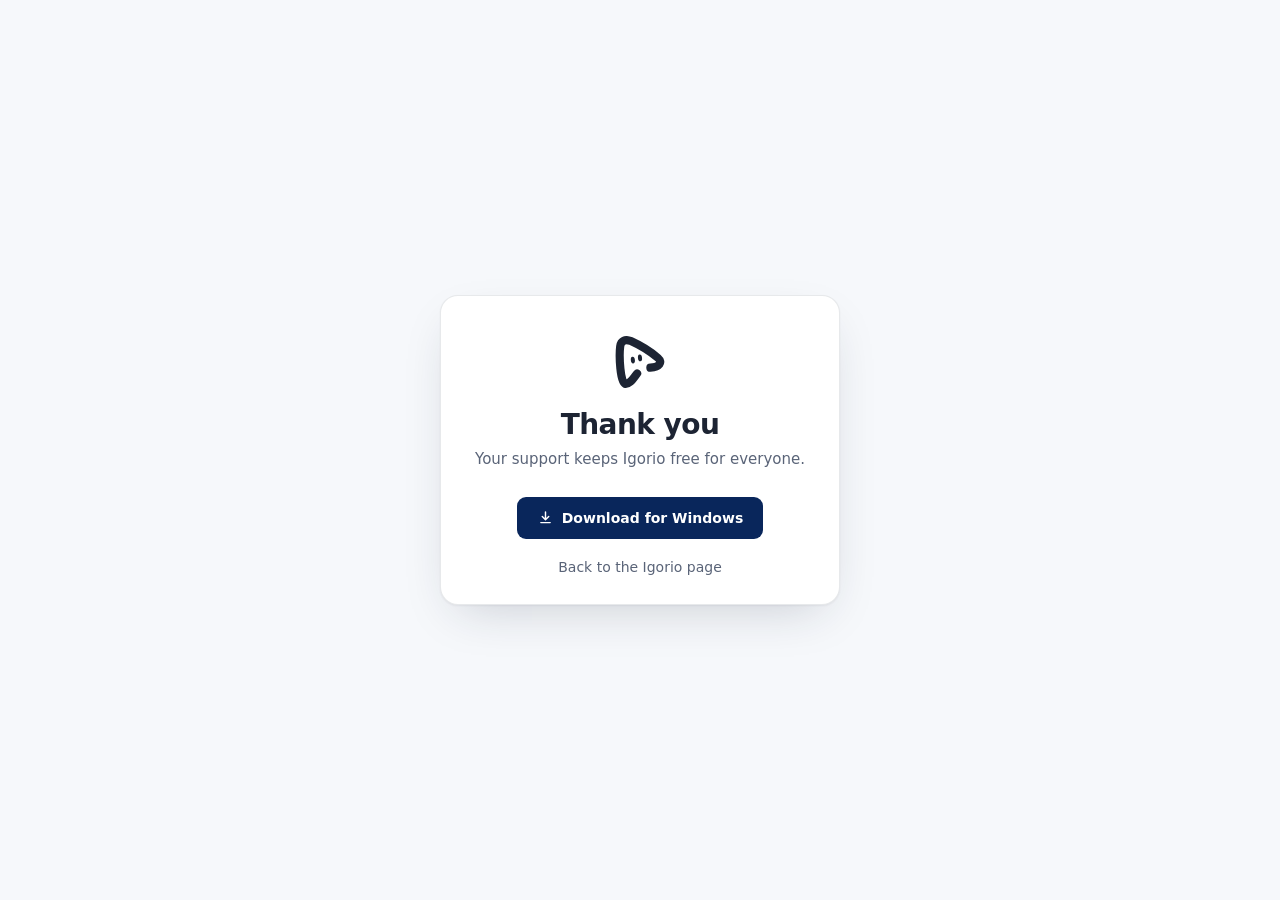
==== docs/thanks/index.html @ 84e9d934 "Merge branch 't3/create-product-page-demo'" ====
<!doctype html>
<html lang="en">
<head>
<meta charset="utf-8">
<meta name="viewport" content="width=device-width, initial-scale=1">
<title>Thank you · Igorio</title>
<meta name="robots" content="noindex">
<meta name="color-scheme" content="light dark">
<link rel="icon" href="../icon.svg" type="image/svg+xml">
<link rel="icon" href="../favicon.png" type="image/png" sizes="64x64">
<link rel="stylesheet" href="../style.css">
</head>
<body>
<svg class="defs" aria-hidden="true" focusable="false">
  <symbol id="logo" viewBox="346 400 612 612">
    <path d="M618 842C570 902 535 968 479 963C420 955 404 640 419 520C428 455 480 432 545 460C660 512 792 598 864 659C922 710 880 768 774 773" fill="none" stroke="currentColor" stroke-width="96" stroke-linecap="round" stroke-linejoin="round"/>
    <ellipse cx="568" cy="683" rx="24" ry="40" transform="rotate(-6.875 568 683)" fill="currentColor"/>
    <ellipse cx="652" cy="658" rx="24" ry="40" transform="rotate(-6.875 652 658)" fill="currentColor"/>
  </symbol>
</svg>
<main class="thanks">
  <div class="thanks-card">
    <svg class="thanks-mark" aria-hidden="true"><use href="#logo"/></svg>
    <h1>Thank you</h1>
    <p>Your support keeps Igorio free for everyone.</p>
    <a class="btn dark" href="https://github.com/Areshkew/igorio/releases/latest/download/Igorio-Setup.exe">
      <svg viewBox="0 0 20 20" aria-hidden="true"><path d="M10 3.5v9M6.2 8.9 10 12.7l3.8-3.8M4.5 16h11" fill="none" stroke="currentColor" stroke-width="1.7" stroke-linecap="round" stroke-linejoin="round"/></svg>
      <span>Download for Windows</span>
    </a>
    <a class="thanks-back" href="../">Back to the Igorio page</a>
  </div>
</main>
</body>
</html>
---- docs/style.css ----
/* Igorio product page. One screen, no framework. */

:root {
  --font: "Segoe UI Variable Text", "Segoe UI Variable", "Segoe UI", system-ui, -apple-system, "Helvetica Neue", Arial, sans-serif;
  --font-display: "Segoe UI Variable Display", "Segoe UI Variable", "Segoe UI", system-ui, -apple-system, "Helvetica Neue", Arial, sans-serif;

  --bg: #f6f8fb;
  --text: #1d2433;
  --muted: #5a6478;
  --faint: #8792a6;
  --line: rgba(28, 38, 58, 0.1);
  --quiet: #ffffff;
  --quiet-hover: #eef2f8;
  --dark: #09265b;
  --dark-hover: #0d3277;
  --on-dark: #ffffff;
  --frame-shadow: 0 1px 2px rgba(28, 38, 58, 0.06), 0 18px 48px -18px rgba(28, 38, 58, 0.22);
  --dot: #c5cdda;
  --dot-on: #09265b;
  --kbd: #e9eef6;
  --kbd-ink: #3e4759;

  /* The stage: a piece of a Windows screen, in the app's own palette. */
  --wall-a: #d6e2f4;
  --wall-b: #edf2f9;
  --wall-c: rgba(255, 255, 255, 0.55);
  --win: #ffffff;
  --chrome: #f1f4f9;
  --chrome-line: #e1e6ee;
  --ink: #2a3346;
  --ink-muted: #5a6478;
  --bar: #e4e9f1;
  --edge: #cfd6e2;
  --paper: #ffffff;
  --chip: #e9eef6;
  --chip-ink: #4a5468;
  --selected: #dce9fc;
  --accent: #3b82f6;
  --red: #e5484d;
  --task: rgba(240, 244, 250, 0.94);
  --task-line: rgba(28, 38, 58, 0.08);
  --app-a: #c8d5ea;
  --app-b: #b9cbe6;
  --desk-ink: #26324a;
  --folder: #f2c75c;
  --folder-back: #e0ae3c;
  --note-foot: #5976a6;
  --shadow: 28, 38, 58;
  --sky-a: #c7dbfa;
  --sky-b: #eef4fe;
  --sun: #f3b65c;
  --hill-a: #a9c2ea;
  --hill-b: #7197d4;
  --hill-c: #4d72b6;
}

@media (prefers-color-scheme: dark) {
  :root {
    --bg: #111318;
    --text: #eaf0fc;
    --muted: #aab7cc;
    --faint: #7d899e;
    --line: rgba(255, 255, 255, 0.09);
    --quiet: #1a1d25;
    --quiet-hover: #232836;
    --dark: #d9e8ff;
    --dark-hover: #ecf3ff;
    --on-dark: #09265b;
    --frame-shadow: 0 1px 2px rgba(0, 0, 0, 0.4), 0 18px 48px -18px rgba(0, 0, 0, 0.7);
    --dot: #3a4354;
    --dot-on: #d9e8ff;
    --kbd: #2a303d;
    --kbd-ink: #c9d3e4;

    --wall-a: #141a26;
    --wall-b: #1e2738;
    --wall-c: rgba(120, 150, 210, 0.12);
    --win: #1a1d25;
    --chrome: #222733;
    --chrome-line: #2d3341;
    --ink: #eaf0fc;
    --ink-muted: #aab7cc;
    --bar: #2d3443;
    --edge: #3c4556;
    --paper: #1f232c;
    --chip: #313948;
    --chip-ink: #c3cde0;
    --selected: #344a6b;
    --task: rgba(27, 31, 40, 0.95);
    --task-line: rgba(255, 255, 255, 0.07);
    --app-a: #3a4559;
    --app-b: #455370;
    --desk-ink: #dde5f3;
    --folder: #d9ae4a;
    --folder-back: #b98d2c;
    --note-foot: #8fb0e6;
    --shadow: 0, 0, 0;
    --sky-a: #2c4066;
    --sky-b: #46608e;
    --sun: #e9ab4f;
    --hill-a: #4f6ea4;
    --hill-b: #37568f;
    --hill-c: #243f72;
  }
}

* { box-sizing: border-box; }
html, body { margin: 0; }
body {
  background: var(--bg);
  color: var(--text);
  font: 15px/1.5 var(--font);
  -webkit-font-smoothing: antialiased;
}
a { color: inherit; }
.defs { position: absolute; width: 0; height: 0; overflow: hidden; }
[hidden] { display: none !important; }

.page {
  height: 100vh;
  height: 100dvh;
  display: flex;
  flex-direction: column;
  max-width: 1280px;
  margin: 0 auto;
  padding: 0 32px;
}

/* Header */

.top {
  display: flex;
  align-items: center;
  justify-content: space-between;
  gap: 16px;
  padding: 18px 0 8px;
}
.brand {
  display: inline-flex;
  align-items: center;
  gap: 9px;
  text-decoration: none;
  font: 600 19px/1 var(--font-display);
  letter-spacing: -0.01em;
}
.brand-mark { width: 26px; height: 26px; color: var(--text); }
.actions { display: flex; align-items: center; gap: 8px; }
.btn {
  display: inline-flex;
  align-items: center;
  gap: 8px;
  height: 36px;
  padding: 0 14px;
  border-radius: 9px;
  font: 600 14px/1 var(--font);
  text-decoration: none;
  white-space: nowrap;
  transition: background-color 0.15s ease, border-color 0.15s ease;
}
.btn svg { width: 17px; height: 17px; flex: none; }
.btn.quiet {
  background: var(--quiet);
  border: 1px solid var(--line);
  color: var(--text);
}
.btn.quiet:hover { background: var(--quiet-hover); }
.btn.dark { background: var(--dark); color: var(--on-dark); }
.btn.dark:hover { background: var(--dark-hover); }
.btn:focus-visible { outline: 2px solid var(--accent); outline-offset: 2px; }
.stars {
  display: inline-flex;
  align-items: center;
  gap: 4px;
  margin-left: 2px;
  padding-left: 10px;
  border-left: 1px solid var(--line);
  color: var(--muted);
  font-variant-numeric: tabular-nums;
}
.stars svg { width: 13px; height: 13px; }

/* Middle */

main {
  flex: 1 1 auto;
  min-height: 0;
  display: flex;
  flex-direction: column;
  align-items: center;
}
.intro { text-align: center; padding: 14px 0 18px; }
.intro h1 {
  margin: 0;
  font: 600 clamp(24px, 3.1vh + 8px, 34px)/1.15 var(--font-display);
  letter-spacing: -0.02em;
}
.intro p { margin: 8px 0 0; color: var(--muted); font-size: 15.5px; }

.demo {
  margin: 0;
  width: 100%;
  flex: 1 1 auto;
  min-height: 0;
  display: flex;
  flex-direction: column;
  align-items: center;
}
.fit {
  flex: 1 1 auto;
  min-height: 0;
  width: 100%;
  container-type: size;
  display: grid;
  place-items: center;
}
.stage {
  position: relative;
  width: min(100cqw, 160cqh, 1040px);
  aspect-ratio: 960 / 600;
  border-radius: 18px;
  overflow: hidden;
  border: 1px solid var(--line);
  box-shadow: var(--frame-shadow);
  background: var(--wall-b);
  isolation: isolate;
}

.caption {
  width: 100%;
  max-width: 760px;
  text-align: center;
  padding: 16px 0 0;
}
.cap-line {
  display: flex;
  align-items: center;
  justify-content: center;
  flex-wrap: wrap;
  gap: 6px 12px;
  min-height: 26px;
}
.cap-title { font: 600 17px/1.2 var(--font-display); }
.keys { display: inline-flex; align-items: center; gap: 4px; color: var(--muted); font-size: 13px; }
.keys .word { margin: 0 3px; }
kbd {
  display: inline-flex;
  align-items: center;
  height: 22px;
  padding: 0 7px;
  border-radius: 5px;
  background: var(--kbd);
  color: var(--kbd-ink);
  font: 700 12px/1 var(--font);
}
.cap-text {
  margin: 5px 0 0;
  min-height: 1.5em;
  color: var(--muted);
  font-size: 14.5px;
}
.dots { display: flex; justify-content: center; gap: 6px; padding: 12px 0 2px; }
.dot {
  position: relative;
  width: 8px;
  height: 8px;
  padding: 0;
  border: 0;
  border-radius: 4px;
  background: var(--dot);
  cursor: pointer;
  overflow: hidden;
  transition: width 0.3s cubic-bezier(0.3, 0.7, 0.2, 1);
}
.dot::before { content: ""; position: absolute; inset: -8px -3px; }
.dot.on { width: 30px; }
.dot i {
  position: absolute;
  inset: 0 auto 0 0;
  width: 0;
  background: var(--dot-on);
  border-radius: 4px;
}
.dot:focus-visible { outline: 2px solid var(--accent); outline-offset: 3px; }

.foot {
  padding: 16px 0 18px;
  text-align: center;
  color: var(--faint);
  font-size: 13px;
}
.foot a { color: var(--muted); text-decoration: none; }
.foot a:hover { color: var(--text); text-decoration: underline; }

/* Phones and narrow windows: stack and let it scroll a little. */
@media (max-width: 720px), (max-height: 560px) {
  .page { height: auto; min-height: 100vh; padding: 0 16px; }
  .top { flex-wrap: wrap; }
  main, .demo, .fit { flex: none; }
  .fit { container-type: normal; display: block; }
  .stage { width: 100%; }
}
@media (max-width: 720px) {
  .top { padding-top: 14px; }
  .actions { width: 100%; flex-wrap: wrap; }
  .actions .btn.dark { order: -1; flex: 1 1 100%; justify-content: center; height: 42px; }
  .actions .btn.quiet { flex: 1 1 0; justify-content: center; }
  .intro { padding: 22px 0 18px; }
  .intro h1 { font-size: 25px; }
  .intro p { font-size: 15px; }
  .stage { border-radius: 12px; }
  .caption { padding-top: 14px; }
  .cap-text { font-size: 14px; }
}

/* ------------------------------------------------------------------ */
/* The screen: 960 x 600 stage units, scaled to the stage by script.   */

.screen {
  position: absolute;
  left: 0;
  top: 0;
  width: 960px;
  height: 600px;
  transform-origin: 0 0;
  overflow: hidden;
  font-family: "Segoe UI Variable Text", "Segoe UI", system-ui, sans-serif;
  color: var(--ink);
  user-select: none;
  -webkit-user-select: none;
}
.screen > * { position: absolute; }
.wall {
  inset: 0;
  background:
    radial-gradient(60% 70% at 85% 20%, var(--wall-c), transparent 70%),
    radial-gradient(70% 60% at 20% 100%, var(--wall-c), transparent 70%),
    linear-gradient(160deg, var(--wall-a), var(--wall-b));
}

/* Desktop icons */
.desk { left: 690px; top: 424px; display: flex; gap: 14px; }
.desk-icon {
  width: 76px;
  display: flex;
  flex-direction: column;
  align-items: center;
  gap: 6px;
  font-size: 12px;
  color: var(--desk-ink);
}
.folder, .file { position: relative; width: 44px; height: 34px; }
.folder { border-radius: 4px; background: var(--folder); box-shadow: 0 1px 2px rgba(var(--shadow), 0.15); }
.folder::before { content: ""; position: absolute; left: 0; top: -5px; width: 18px; height: 8px; border-radius: 3px 3px 0 0; background: var(--folder-back); }
.file { width: 32px; height: 40px; margin-top: -6px; border-radius: 3px; background: var(--paper); box-shadow: 0 1px 3px rgba(var(--shadow), 0.22); }
.file::after { content: ""; position: absolute; left: 6px; right: 6px; bottom: 7px; height: 9px; border-radius: 2px; background: #e5484d; opacity: 0.85; }

/* The browser window */
.win {
  left: 40px;
  top: 60px;
  width: 600px;
  height: 468px;
  border-radius: 10px;
  background: var(--win);
  box-shadow: 0 0 0 1px rgba(var(--shadow), 0.1), 0 16px 40px -12px rgba(var(--shadow), 0.3);
  overflow: hidden;
}
.win > * { position: absolute; left: 0; right: 0; }
.win-tabs { top: 0; height: 36px; background: var(--chrome); }
.tab {
  position: absolute;
  left: 8px;
  bottom: 0;
  height: 29px;
  width: 196px;
  padding: 0 12px;
  display: flex;
  align-items: center;
  gap: 8px;
  border-radius: 8px 8px 0 0;
  background: var(--win);
  font-size: 12px;
  white-space: nowrap;
}
.tab-dot { width: 12px; height: 12px; border-radius: 3px; background: var(--hill-b); }
.win-ctl { position: absolute; right: 0; top: 0; height: 36px; display: flex; }
.win-ctl span { position: relative; width: 44px; height: 36px; }
.win-ctl span::before, .win-ctl span::after { content: ""; position: absolute; left: 50%; top: 50%; background: var(--ink-muted); }
.ctl-min::before { width: 10px; height: 1px; margin-left: -5px; }
.ctl-max::before { width: 9px; height: 9px; margin: -5px 0 0 -5px; background: none !important; border: 1px solid var(--ink-muted); border-radius: 2px; }
.ctl-x::before, .ctl-x::after { width: 12px; height: 1px; margin-left: -6px; transform: rotate(45deg); }
.ctl-x::after { transform: rotate(-45deg); }
.win-bar {
  top: 36px;
  height: 36px;
  display: flex;
  align-items: center;
  gap: 10px;
  padding: 0 12px;
  border-bottom: 1px solid var(--chrome-line);
}
.nav-ico { width: 12px; height: 12px; border-left: 1.5px solid var(--ink-muted); border-bottom: 1.5px solid var(--ink-muted); transform: rotate(45deg) scale(0.75); opacity: 0.7; }
.nav-ico + .nav-ico { transform: rotate(-135deg) scale(0.75); opacity: 0.35; }
.address {
  flex: 1;
  height: 24px;
  padding: 0 12px;
  border-radius: 12px;
  background: var(--chrome);
  color: var(--ink-muted);
  font-size: 12px;
  line-height: 24px;
}
.page-doc { top: 72px; bottom: 0; }
.page-doc > * { position: absolute; }
.doc-title { left: 40px; top: 16px; font: 600 21px/1.2 "Segoe UI Variable Display", "Segoe UI", system-ui, sans-serif; letter-spacing: -0.01em; }
.doc-meta { left: 40px; top: 48px; font-size: 12px; color: var(--ink-muted); }
.doc-pic { left: 40px; top: 76px; width: 300px; height: 188px; border-radius: 8px; overflow: hidden; }
.doc-col { left: 360px; top: 80px; width: 200px; display: flex; flex-direction: column; gap: 12px; }
.doc-col i, .doc-line { display: block; height: 7px; width: 100%; border-radius: 3.5px; background: var(--bar); }
.doc-line { left: 40px; }
.comment {
  left: 40px;
  top: 324px;
  width: 520px;
  height: 52px;
  border-radius: 12px;
  border: 1px solid var(--edge);
  background: var(--paper);
}
.comment > * { position: absolute; }
.placeholder { left: 16px; top: 15px; font-size: 14px; color: var(--ink-muted); opacity: 0.8; }
.thumb { left: 11px; top: 9px; width: 52px; height: 32px; border-radius: 5px; overflow: hidden; opacity: 0; box-shadow: 0 0 0 1px rgba(var(--shadow), 0.12); }
.caret { left: 15px; top: 16px; width: 1.5px; height: 19px; background: var(--ink); opacity: 0; }
.send { right: 9px; top: 9px; width: 32px; height: 32px; border-radius: 9px; background: var(--chip); }
.send::after { content: ""; position: absolute; left: 10px; top: 11px; border-left: 12px solid var(--ink-muted); border-top: 5px solid transparent; border-bottom: 5px solid transparent; opacity: 0.7; }

/* Taskbar */
.taskbar {
  left: 0;
  right: 0;
  bottom: 0;
  height: 48px;
  background: var(--task);
  border-top: 1px solid var(--task-line);
  backdrop-filter: blur(20px);
}
.apps { position: absolute; left: 50%; top: 8px; transform: translateX(-50%); display: flex; gap: 10px; }
.apps span { position: relative; width: 30px; height: 30px; border-radius: 7px; background: var(--app-a); }
.apps span:nth-child(2n) { background: var(--app-b); }
.apps span.on { background: var(--hill-b); }
.apps span.on::after { content: ""; position: absolute; left: 10px; right: 10px; bottom: -6px; height: 3px; border-radius: 2px; background: var(--accent); }
.tray { position: absolute; right: 16px; top: 0; height: 48px; display: flex; align-items: center; gap: 14px; color: var(--ink); }
.tray-logo { width: 18px; height: 18px; color: var(--ink); transform-origin: 50% 50%; }
.chev { width: 7px; height: 7px; border-left: 1.5px solid var(--ink-muted); border-top: 1.5px solid var(--ink-muted); transform: rotate(45deg) translateY(2px); }
.wifi { width: 16px; height: 16px; border-radius: 50% 50% 0 50%; border: 0; background: conic-gradient(from 315deg at 100% 100%, var(--ink-muted) 0 90deg, transparent 0); transform: rotate(45deg) scale(0.8); opacity: 0.85; }
.vol { width: 14px; height: 12px; background: var(--ink-muted); clip-path: polygon(0 30%, 35% 30%, 75% 0, 75% 100%, 35% 70%, 0 70%); opacity: 0.85; }
.clock { font-size: 12px; font-variant-numeric: tabular-nums; }

/* Pen ink */
.ink { left: 0; top: 0; width: 960px; height: 600px; overflow: visible; pointer-events: none; }
.ink path { fill: none; stroke: var(--accent); stroke-width: 5; stroke-linecap: round; stroke-linejoin: round; }

/* Snipping: everything dims except the box being drawn. */
.region {
  left: 0;
  top: 0;
  opacity: 0;
  box-shadow: 0 0 0 1800px rgba(8, 12, 22, 0.42);
  outline: 1px solid rgba(255, 255, 255, 0.95);
}
.snipbar {
  left: 480px;
  top: 14px;
  height: 40px;
  padding: 0 8px;
  display: flex;
  align-items: center;
  gap: 4px;
  border-radius: 10px;
  background: var(--paper);
  box-shadow: 0 0 0 1px rgba(var(--shadow), 0.1), 0 8px 24px -6px rgba(0, 0, 0, 0.35);
  opacity: 0;
}
.snipbar span { position: relative; width: 30px; height: 28px; border-radius: 6px; }
.snipbar span.on { background: var(--selected); }
.snipbar span::before { content: ""; position: absolute; left: 50%; top: 50%; border: 1.5px solid var(--ink-muted); }
.sb-rect::before { width: 14px; height: 10px; margin: -6px 0 0 -8px; border-radius: 2px; }
.sb-free::before { width: 14px; height: 11px; margin: -7px 0 0 -8px; border-radius: 50% 40% 55% 45%; }
.sb-win::before { width: 14px; height: 11px; margin: -7px 0 0 -8px; border-radius: 2px; border-top-width: 3px !important; }
.sb-full::before { width: 16px; height: 12px; margin: -7px 0 0 -9px; border-radius: 1px; border-style: dashed !important; }
.snipbar .sb-sep { width: 1px; height: 20px; margin: 0 4px; background: var(--chrome-line); }
.snipbar .sb-sep::before { display: none; }
.sb-x::before, .sb-x::after { content: ""; position: absolute; left: 50%; top: 50%; width: 12px; height: 0; margin-left: -6px; border: 0 !important; border-top: 1.5px solid var(--ink-muted) !important; transform: rotate(45deg); }
.sb-x::after { transform: rotate(-45deg); }

/* Recording: the outline and the control strip */
.outline {
  left: 0;
  top: 0;
  border: 2.5px solid var(--accent);
  border-radius: 10px;
  box-shadow: 0 0 0 4px rgba(59, 130, 246, 0.14), 0 0 18px rgba(59, 130, 246, 0.18);
  opacity: 0;
}
.strip {
  left: 340px;
  top: 8px;
  height: 36px;
  padding: 0 6px 0 14px;
  display: flex;
  align-items: center;
  gap: 6px;
  border-radius: 18px;
  background: var(--paper);
  box-shadow: 0 0 0 1px rgba(var(--shadow), 0.14), 0 4px 14px -4px rgba(var(--shadow), 0.25);
  opacity: 0;
  white-space: nowrap;
}
.rec-dot { width: 9px; height: 9px; border-radius: 50%; background: var(--red); }
.rec-time { font: 600 14px/1 "Segoe UI Variable Text", "Segoe UI", sans-serif; font-variant-numeric: tabular-nums; min-width: 30px; }
.rec-zoom { display: none; padding: 4px 6px; border-radius: 5px; background: var(--chip); color: var(--chip-ink); font: 600 12px/1 "Segoe UI", sans-serif; }
.rec-zoom.show { display: inline-block; }
.rec-sep { width: 1px; height: 18px; margin: 0 2px; background: var(--chrome-line); }
.rec-tool { position: relative; width: 30px; height: 26px; border-radius: 7px; }
.rec-tool.on { background: var(--selected); }
.pen-ico, .hl-ico { position: absolute; left: 9px; top: 5px; width: 6px; height: 15px; border: 1.5px solid var(--ink); border-radius: 1px 1px 3px 3px; transform: rotate(40deg); transform-origin: 50% 60%; }
.hl-ico::after { content: ""; position: absolute; left: -9px; top: 19px; width: 14px; height: 3px; border-radius: 1px; background: #f2c94c; transform: rotate(-40deg); }
.stop-ico { position: absolute; left: 10px; top: 8px; width: 10px; height: 10px; border-radius: 2px; background: var(--ink); }

/* The tool menu: the app's own look */
.menu {
  left: 0;
  top: 0;
  width: 266px;
  padding: 5px;
  border-radius: 12px;
  background: var(--paper);
  box-shadow: 0 0 0 1px rgba(var(--shadow), 0.1), 0 10px 28px -8px rgba(var(--shadow), 0.32);
  opacity: 0;
  font-size: 14px;
}
.menu-row { position: relative; height: 36px; display: flex; align-items: center; gap: 12px; padding: 0 10px 0 36px; border-radius: 8px; }
.menu-row.hot { background: var(--selected); }
.doc-ico { position: absolute; left: 12px; top: 9px; width: 13px; height: 17px; border: 1.5px solid var(--ink-muted); border-radius: 2px 5px 2px 2px; }
.doc-ico::after { content: ""; position: absolute; left: 2.5px; top: 6px; width: 5px; height: 4px; border-top: 1.5px solid var(--ink-muted); border-bottom: 1.5px solid var(--ink-muted); }
.rec-ico { position: absolute; left: 11px; top: 9px; width: 17px; height: 17px; border-radius: 50%; border: 1.5px solid var(--ink-muted); }
.rec-ico::after { content: ""; position: absolute; inset: 2.5px; border-radius: 50%; background: var(--red); }
.mchips { margin-left: auto; display: flex; gap: 4px; }
.menu kbd, .hud kbd { height: 22px; padding: 0 6px; background: var(--chip); color: var(--chip-ink); font-size: 11.5px; }

/* The sticky note */
.note {
  left: 662px;
  top: 92px;
  width: 238px;
  height: 196px;
  border-radius: 10px;
  background: var(--paper);
  box-shadow: 0 0 0 1px rgba(var(--shadow), 0.12), 0 14px 34px -10px rgba(var(--shadow), 0.35);
  transform-origin: 14px 12px;
  opacity: 0;
}
.note > * { position: absolute; left: 0; right: 0; }
.note-head { top: 0; height: 38px; padding: 0 8px 0 10px; display: flex; align-items: center; justify-content: space-between; border-bottom: 1px solid var(--chrome-line); }
.note-chip { display: inline-flex; align-items: center; gap: 5px; height: 22px; padding: 0 8px 0 6px; border-radius: 11px; background: var(--selected); font: 600 12px/1 "Segoe UI", sans-serif; }
.mon { position: relative; width: 11px; height: 8px; border: 1.3px solid var(--ink); border-radius: 1.5px; margin-top: -2px; }
.mon::after { content: ""; position: absolute; left: 1.5px; right: 1.5px; bottom: -4.5px; height: 1.3px; background: var(--ink); }
.note-btns { display: flex; gap: 2px; }
.note-btns span { position: relative; width: 24px; height: 24px; border-radius: 12px; }
.note-btns span::before, .note-btns span::after { content: ""; position: absolute; left: 50%; top: 50%; background: var(--ink-muted); }
.nb-hide::before { width: 10px; height: 1.6px; margin: -1px 0 0 -5px; }
.nb-hide.hover { background: var(--chip); }
.nb-trash::before { width: 8px; height: 10px; margin: -4px 0 0 -4px; background: none !important; border: 1.3px solid var(--ink-muted); border-top: 0; border-radius: 0 0 2px 2px; }
.nb-trash::after { width: 11px; height: 1.3px; margin: -6px 0 0 -5.5px; }
.nb-x::before, .nb-x::after { width: 11px; height: 1.3px; margin-left: -5.5px; transform: rotate(45deg); }
.nb-x::after { transform: rotate(-45deg); }
.note-body { top: 46px; bottom: 30px; padding: 0 14px; font-size: 13.5px; line-height: 1.5; overflow: hidden; }
.note-body .h { font: 700 19px/1.3 "Segoe UI Variable Display", "Segoe UI", sans-serif; margin-bottom: 2px; }
.note-body .li { position: relative; padding-left: 16px; }
.note-body .li::before { content: ""; position: absolute; left: 4px; top: 0.68em; width: 5px; height: 5px; border-radius: 50%; background: var(--ink); }
.note-body b { font-weight: 700; }
.note-body .raw { color: var(--ink-muted); }
.note-body .tc { display: inline-block; width: 1.5px; height: 1.1em; margin-left: 1px; vertical-align: -0.18em; background: var(--ink); }
.note-foot { bottom: 9px; padding: 0 14px; font-size: 11px; color: var(--note-foot); }

/* Carried cards: picture, white edge, slate shadow */
.card {
  left: 0;
  top: 0;
  width: 128px;
  height: 80px;
  padding: 3px;
  border-radius: 10px;
  background: #fff;
  box-shadow: 0 0 0 1px rgba(28, 38, 58, 0.12), 0 2px 6px rgba(28, 38, 58, 0.14), 0 12px 28px -6px rgba(28, 38, 58, 0.32);
  transform-origin: 0 0;
  opacity: 0;
}
.card svg { display: block; width: 100%; height: 100%; border-radius: 7px; overflow: hidden; }
.badge {
  position: absolute;
  left: 9px;
  bottom: 9px;
  height: 18px;
  padding: 0 7px 0 6px;
  display: flex;
  align-items: center;
  gap: 4px;
  border-radius: 9px;
  background: rgba(12, 16, 26, 0.62);
  color: #fff;
  font: 600 11px/1 "Segoe UI", sans-serif;
}
.badge i { width: 0; height: 0; border-left: 6px solid #fff; border-top: 4px solid transparent; border-bottom: 4px solid transparent; }

.ripple { left: 0; top: 0; width: 34px; height: 34px; margin: -17px 0 0 -17px; border-radius: 50%; border: 2px solid var(--accent); opacity: 0; }

/* Keys being pressed, bottom right of the screen */
.hud {
  right: 18px;
  bottom: 64px;
  height: 38px;
  padding: 0 8px;
  display: flex;
  align-items: center;
  gap: 5px;
  border-radius: 10px;
  background: var(--paper);
  box-shadow: 0 0 0 1px rgba(var(--shadow), 0.1), 0 8px 22px -8px rgba(var(--shadow), 0.35);
  font-size: 13px;
  color: var(--ink-muted);
  opacity: 0;
}
.hud .word { padding: 0 3px; }
.hud .wheel { position: relative; width: 14px; height: 20px; border: 1.5px solid var(--ink-muted); border-radius: 7px; margin: 0 2px; }
.hud .wheel::after { content: ""; position: absolute; left: 4.5px; top: 3px; width: 2px; height: 5px; border-radius: 1px; background: var(--accent); }

/* The cursor */
.cursor { left: 0; top: 0; width: 22px; height: 32px; margin: -2px 0 0 -2px; transform-origin: 2px 2px; overflow: visible; filter: drop-shadow(0 1.5px 1.2px rgba(0, 0, 0, 0.28)); }
.cursor path { fill: #fff; stroke: #000; stroke-width: 1.1; stroke-linejoin: round; }
.cross { left: 0; top: 0; width: 24px; height: 24px; margin: -12px 0 0 -12px; overflow: visible; opacity: 0; }
.cross path { fill: none; stroke: #fff; stroke-width: 3.2; }
.cross path + path { stroke: #000; stroke-width: 1.2; }
.pentip { left: 0; top: 0; width: 14px; height: 14px; margin: -7px 0 0 -7px; border-radius: 50%; background: var(--accent); box-shadow: 0 0 0 2.5px #fff, 0 1px 4px 2px rgba(0, 0, 0, 0.18); opacity: 0; }

/* ------------------------------------------------------------------ */
/* Modes for recording the demo and the Open Graph picture.           */

.record body, body.record { background: var(--bg); }
body.record .top, body.record .intro, body.record .foot, body.record .dots { display: none; }
body.record .page { display: block; min-height: 0; padding: 0; }
body.record .demo { display: block; width: 900px; padding: 24px 24px 14px; }
body.record .fit { container-type: normal; display: block; }
body.record .stage { width: 852px; box-shadow: 0 1px 2px rgba(28, 38, 58, 0.06), 0 10px 30px -14px rgba(28, 38, 58, 0.25); }
body.record .caption { max-width: none; padding-top: 14px; }

body.og .page { width: 1200px; height: 630px; min-height: 0; max-width: none; padding: 0 56px; }
body.og .actions .quiet, body.og .dots, body.og .foot, body.og .intro p { display: none; }
body.og .top { padding-top: 30px; }
body.og .brand { font-size: 26px; }
body.og .brand-mark { width: 34px; height: 34px; }
body.og .intro { padding: 4px 0 18px; }
body.og .intro h1 { font-size: 34px; }
body.og .caption { padding: 12px 0 0; }
body.og .cap-text { display: none; }
body.og main { padding-bottom: 26px; }

/* ------------------------------------------------------------------ */
/* The thank-you page, after paying on Polar.                          */

.thanks {
  min-height: 100vh;
  min-height: 100dvh;
  display: grid;
  place-items: center;
  padding: 24px 16px;
}
.thanks-card {
  width: min(400px, 100%);
  padding: 40px 32px 26px;
  display: flex;
  flex-direction: column;
  align-items: center;
  text-align: center;
  border-radius: 18px;
  background: var(--quiet);
  border: 1px solid var(--line);
  box-shadow: var(--frame-shadow);
}
.thanks-mark { width: 52px; height: 52px; color: var(--text); }
.thanks h1 { margin: 20px 0 6px; font: 600 28px/1.2 var(--font-display); letter-spacing: -0.02em; }
.thanks p { margin: 0 0 26px; color: var(--muted); }
.thanks .btn.dark { height: 42px; padding: 0 20px; }
.thanks-back { margin-top: 18px; color: var(--muted); font-size: 14px; text-decoration: none; }
.thanks-back:hover { color: var(--text); text-decoration: underline; }
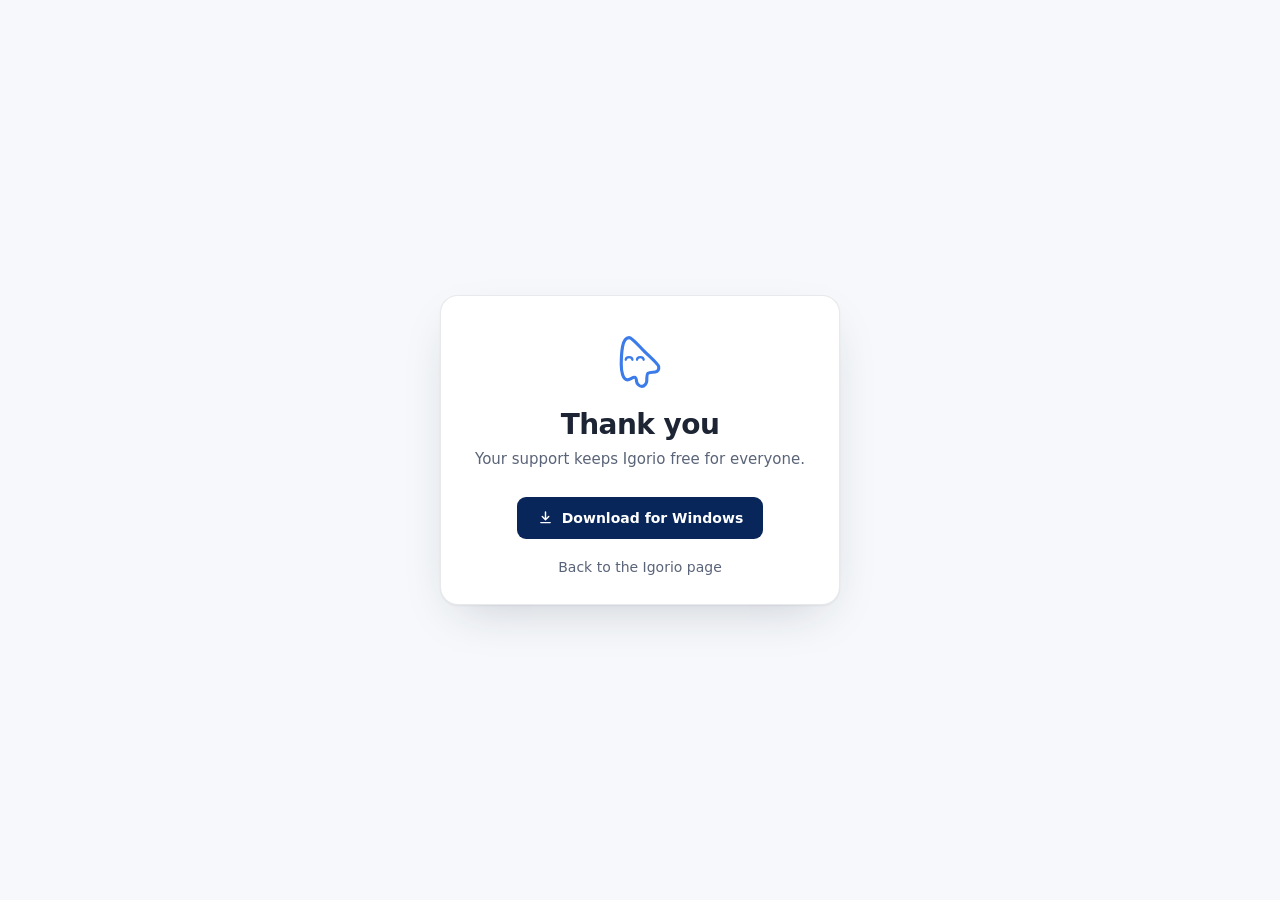
==== commit b533ddeb: "Merge branch 't3/replace-brand-add-pin-demo'" ====
--- a/docs/thanks/index.html
+++ b/docs/thanks/index.html
@@ -12,10 +12,8 @@
 </head>
 <body>
 <svg class="defs" aria-hidden="true" focusable="false">
-  <symbol id="logo" viewBox="346 400 612 612">
-    <path d="M618 842C570 902 535 968 479 963C420 955 404 640 419 520C428 455 480 432 545 460C660 512 792 598 864 659C922 710 880 768 774 773" fill="none" stroke="currentColor" stroke-width="96" stroke-linecap="round" stroke-linejoin="round"/>
-    <ellipse cx="568" cy="683" rx="24" ry="40" transform="rotate(-6.875 568 683)" fill="currentColor"/>
-    <ellipse cx="652" cy="658" rx="24" ry="40" transform="rotate(-6.875 652 658)" fill="currentColor"/>
+  <symbol id="logo" viewBox="-31.47 0.25 290.3 290.3">
+    <g fill="none" stroke="currentColor" stroke-linecap="round" stroke-linejoin="round"><path d="M52.8 9C29 9 19.5 41.3 16 61C10.8 90.5 9 128.5 9 161C9 198.5 17.8 245 44 245C56.5 245 70.2 230.5 82.8 230.5C91.5 230.5 93.8 243.5 94.8 254.8C95.7 266 109 281.8 124 281.8C139 281.8 151.5 263.5 151.5 251C151.5 239.8 152.1 212.3 158.2 208C167.5 201.5 187.9 203.5 199 201.5C213.8 198.9 220.4 185.8 217.8 171C215.1 156.2 164.8 113 136.5 84.8C108.2 56.5 70.2 9 52.8 9Z" stroke-width="17.5"/><path d="M34.2 133.5C34.2 112.5 71.2 112.5 71.2 133.5" stroke-width="13"/><path d="M97 133.5C97 112.5 134 112.5 134 133.5" stroke-width="13"/></g>
   </symbol>
 </svg>
 <main class="thanks">
--- a/docs/style.css
+++ b/docs/style.css
@@ -15,10 +15,12 @@
   --dark-hover: #0d3277;
   --on-dark: #ffffff;
   --frame-shadow: 0 1px 2px rgba(28, 38, 58, 0.06), 0 18px 48px -18px rgba(28, 38, 58, 0.22);
+  --pop-shadow: 0 1px 2px rgba(28, 38, 58, 0.06), 0 14px 34px -12px rgba(28, 38, 58, 0.26);
   --dot: #c5cdda;
   --dot-on: #09265b;
   --kbd: #e9eef6;
   --kbd-ink: #3e4759;
+  --mark: #3b7bea;
 
   /* The stage: a piece of a Windows screen, in the app's own palette. */
   --wall-a: #d6e2f4;
@@ -67,10 +69,12 @@
     --dark-hover: #ecf3ff;
     --on-dark: #09265b;
     --frame-shadow: 0 1px 2px rgba(0, 0, 0, 0.4), 0 18px 48px -18px rgba(0, 0, 0, 0.7);
+    --pop-shadow: 0 1px 2px rgba(0, 0, 0, 0.4), 0 14px 34px -10px rgba(0, 0, 0, 0.7);
     --dot: #3a4354;
     --dot-on: #d9e8ff;
     --kbd: #2a303d;
     --kbd-ink: #c9d3e4;
+    --mark: #6fa2f7;
 
     --wall-a: #141a26;
     --wall-b: #1e2738;
@@ -143,7 +147,7 @@
   font: 600 19px/1 var(--font-display);
   letter-spacing: -0.01em;
 }
-.brand-mark { width: 26px; height: 26px; color: var(--text); }
+.brand-mark { width: 26px; height: 26px; color: var(--mark); }
 .actions { display: flex; align-items: center; gap: 8px; }
 .btn {
   display: inline-flex;
@@ -178,6 +182,60 @@
   font-variant-numeric: tabular-nums;
 }
 .stars svg { width: 13px; height: 13px; }
+
+/* Star history, under the GitHub button */
+.actions { position: relative; }
+.star-pop {
+  position: absolute;
+  left: 0;
+  top: 0;
+  z-index: 10;
+  width: 292px;
+  padding: 13px 16px 10px;
+  border-radius: 12px;
+  background: var(--quiet);
+  border: 1px solid var(--line);
+  box-shadow: var(--pop-shadow);
+  visibility: hidden;
+  opacity: 0;
+  transform: translateY(-4px);
+  transition: opacity 0.14s ease, transform 0.14s ease, visibility 0s linear 0.14s;
+}
+.star-pop.open {
+  visibility: visible;
+  opacity: 1;
+  transform: none;
+  transition: opacity 0.16s ease, transform 0.18s cubic-bezier(0.3, 0.7, 0.2, 1), visibility 0s;
+}
+.sp-total { font: 600 16px/1.25 var(--font-display); letter-spacing: -0.01em; font-variant-numeric: tabular-nums; }
+.sp-sub { margin-top: 1px; color: var(--muted); font-size: 13px; line-height: 1.4; }
+.sp-chart { display: block; margin-top: 12px; overflow: visible; }
+.sp-stop-a { stop-color: var(--accent); stop-opacity: 0.16; }
+.sp-stop-b { stop-color: var(--accent); stop-opacity: 0; }
+.sp-line { fill: none; stroke: var(--accent); stroke-width: 1.75; stroke-linecap: round; stroke-linejoin: round; }
+.sp-base { stroke: var(--line); stroke-width: 1; }
+.sp-rule { stroke: var(--faint); stroke-width: 1; opacity: 0; }
+.sp-dot { fill: var(--accent); stroke: var(--quiet); stroke-width: 2; opacity: 0; }
+.sp-axis {
+  position: relative;
+  display: flex;
+  justify-content: space-between;
+  height: 16px;
+  margin-top: 5px;
+  color: var(--faint);
+  font-size: 11.5px;
+  line-height: 16px;
+  white-space: nowrap;
+}
+.sp-read { position: absolute; top: 0; color: var(--muted); font-variant-numeric: tabular-nums; opacity: 0; }
+.sp-axis.reading > span:not(.sp-read) { opacity: 0; }
+.sp-axis.reading .sp-read, .sp-chart:hover .sp-rule, .sp-chart:hover .sp-dot { opacity: 1; }
+@media (prefers-color-scheme: dark) {
+  .sp-stop-a { stop-opacity: 0.26; }
+}
+@media (prefers-reduced-motion: reduce) {
+  .star-pop, .star-pop.open { transform: none; }
+}
 
 /* Middle */
 
@@ -451,7 +509,7 @@
 .apps span.on { background: var(--hill-b); }
 .apps span.on::after { content: ""; position: absolute; left: 10px; right: 10px; bottom: -6px; height: 3px; border-radius: 2px; background: var(--accent); }
 .tray { position: absolute; right: 16px; top: 0; height: 48px; display: flex; align-items: center; gap: 14px; color: var(--ink); }
-.tray-logo { width: 18px; height: 18px; color: var(--ink); transform-origin: 50% 50%; }
+.tray-logo { width: 18px; height: 18px; color: var(--mark); transform-origin: 50% 50%; }
 .chev { width: 7px; height: 7px; border-left: 1.5px solid var(--ink-muted); border-top: 1.5px solid var(--ink-muted); transform: rotate(45deg) translateY(2px); }
 .wifi { width: 16px; height: 16px; border-radius: 50% 50% 0 50%; border: 0; background: conic-gradient(from 315deg at 100% 100%, var(--ink-muted) 0 90deg, transparent 0); transform: rotate(45deg) scale(0.8); opacity: 0.85; }
 .vol { width: 14px; height: 12px; background: var(--ink-muted); clip-path: polygon(0 30%, 35% 30%, 75% 0, 75% 100%, 35% 70%, 0 70%); opacity: 0.85; }
@@ -546,6 +604,7 @@
 .doc-ico::after { content: ""; position: absolute; left: 2.5px; top: 6px; width: 5px; height: 4px; border-top: 1.5px solid var(--ink-muted); border-bottom: 1.5px solid var(--ink-muted); }
 .rec-ico { position: absolute; left: 11px; top: 9px; width: 17px; height: 17px; border-radius: 50%; border: 1.5px solid var(--ink-muted); }
 .rec-ico::after { content: ""; position: absolute; inset: 2.5px; border-radius: 50%; background: var(--red); }
+.pin-ico { position: absolute; left: 10px; top: 9px; width: 18px; height: 18px; fill: none; stroke: var(--ink-muted); stroke-width: 1.5; stroke-linecap: round; stroke-linejoin: round; }
 .mchips { margin-left: auto; display: flex; gap: 4px; }
 .menu kbd, .hud kbd { height: 22px; padding: 0 6px; background: var(--chip); color: var(--chip-ink); font-size: 11.5px; }
 
@@ -614,6 +673,22 @@
 }
 .badge i { width: 0; height: 0; border-left: 6px solid #fff; border-top: 4px solid transparent; border-bottom: 4px solid transparent; }
 
+/* A pinned card: the picture alone, rounded corners and shadow; a close button while hovered */
+.pin {
+  left: 0;
+  top: 0;
+  border-radius: 8px;
+  overflow: hidden;
+  box-shadow: 0 0 0 1px rgba(var(--shadow), 0.14), 0 2px 6px rgba(var(--shadow), 0.14), 0 16px 36px -10px rgba(var(--shadow), 0.4);
+  transform-origin: 0 0;
+  opacity: 0;
+}
+.pin svg { display: block; width: 100%; height: 100%; }
+.pin-x { position: absolute; top: 8px; right: 8px; width: 20px; height: 20px; border-radius: 50%; background: rgba(255, 255, 255, 0.86); box-shadow: 0 1px 2px rgba(28, 38, 58, 0.2); opacity: 0; }
+.pin-x.hot { background: #fff; }
+.pin-x::before, .pin-x::after { content: ""; position: absolute; left: 50%; top: 50%; width: 10px; height: 1.6px; margin: -0.8px 0 0 -5px; border-radius: 1px; background: #1d2433; transform: rotate(45deg); }
+.pin-x::after { transform: rotate(-45deg); }
+
 .ripple { left: 0; top: 0; width: 34px; height: 34px; margin: -17px 0 0 -17px; border-radius: 50%; border: 2px solid var(--accent); opacity: 0; }
 
 /* Keys being pressed, bottom right of the screen */
@@ -688,7 +763,7 @@
   border: 1px solid var(--line);
   box-shadow: var(--frame-shadow);
 }
-.thanks-mark { width: 52px; height: 52px; color: var(--text); }
+.thanks-mark { width: 52px; height: 52px; color: var(--mark); }
 .thanks h1 { margin: 20px 0 6px; font: 600 28px/1.2 var(--font-display); letter-spacing: -0.02em; }
 .thanks p { margin: 0 0 26px; color: var(--muted); }
 .thanks .btn.dark { height: 42px; padding: 0 20px; }
